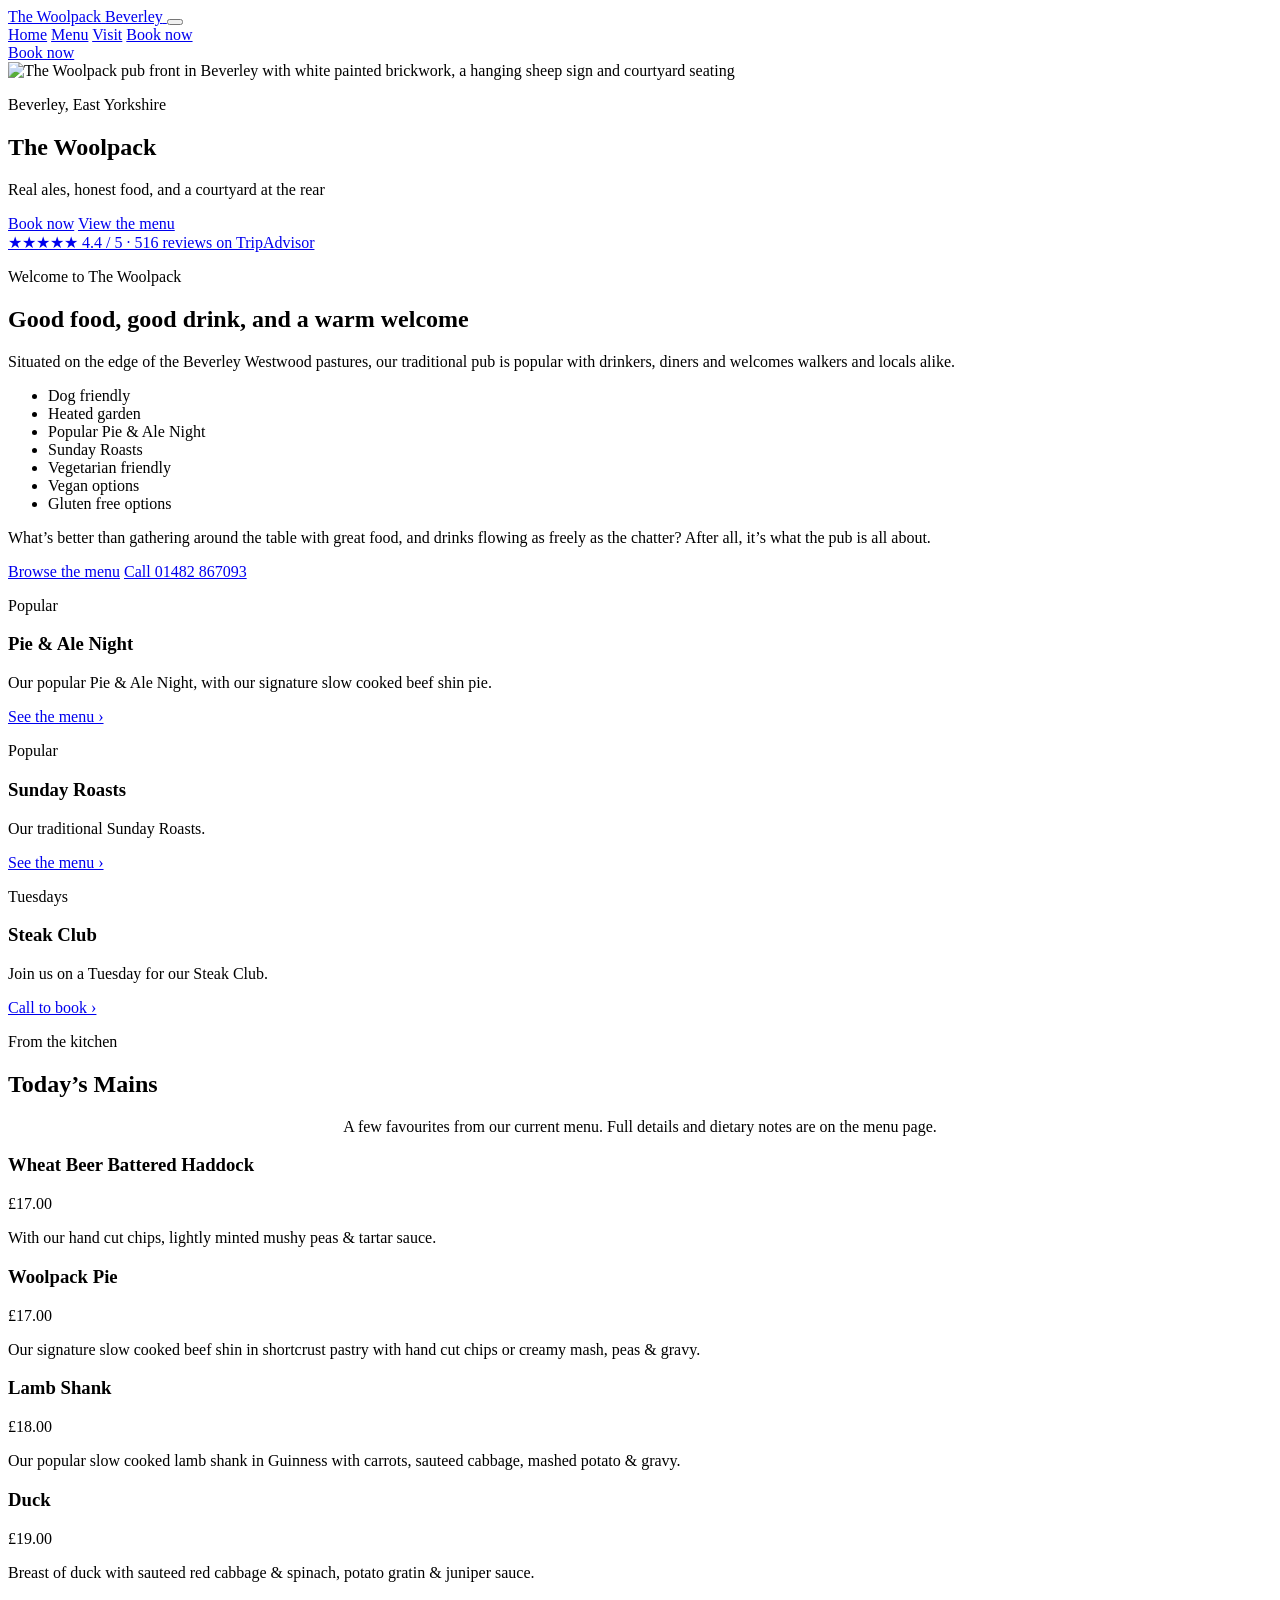
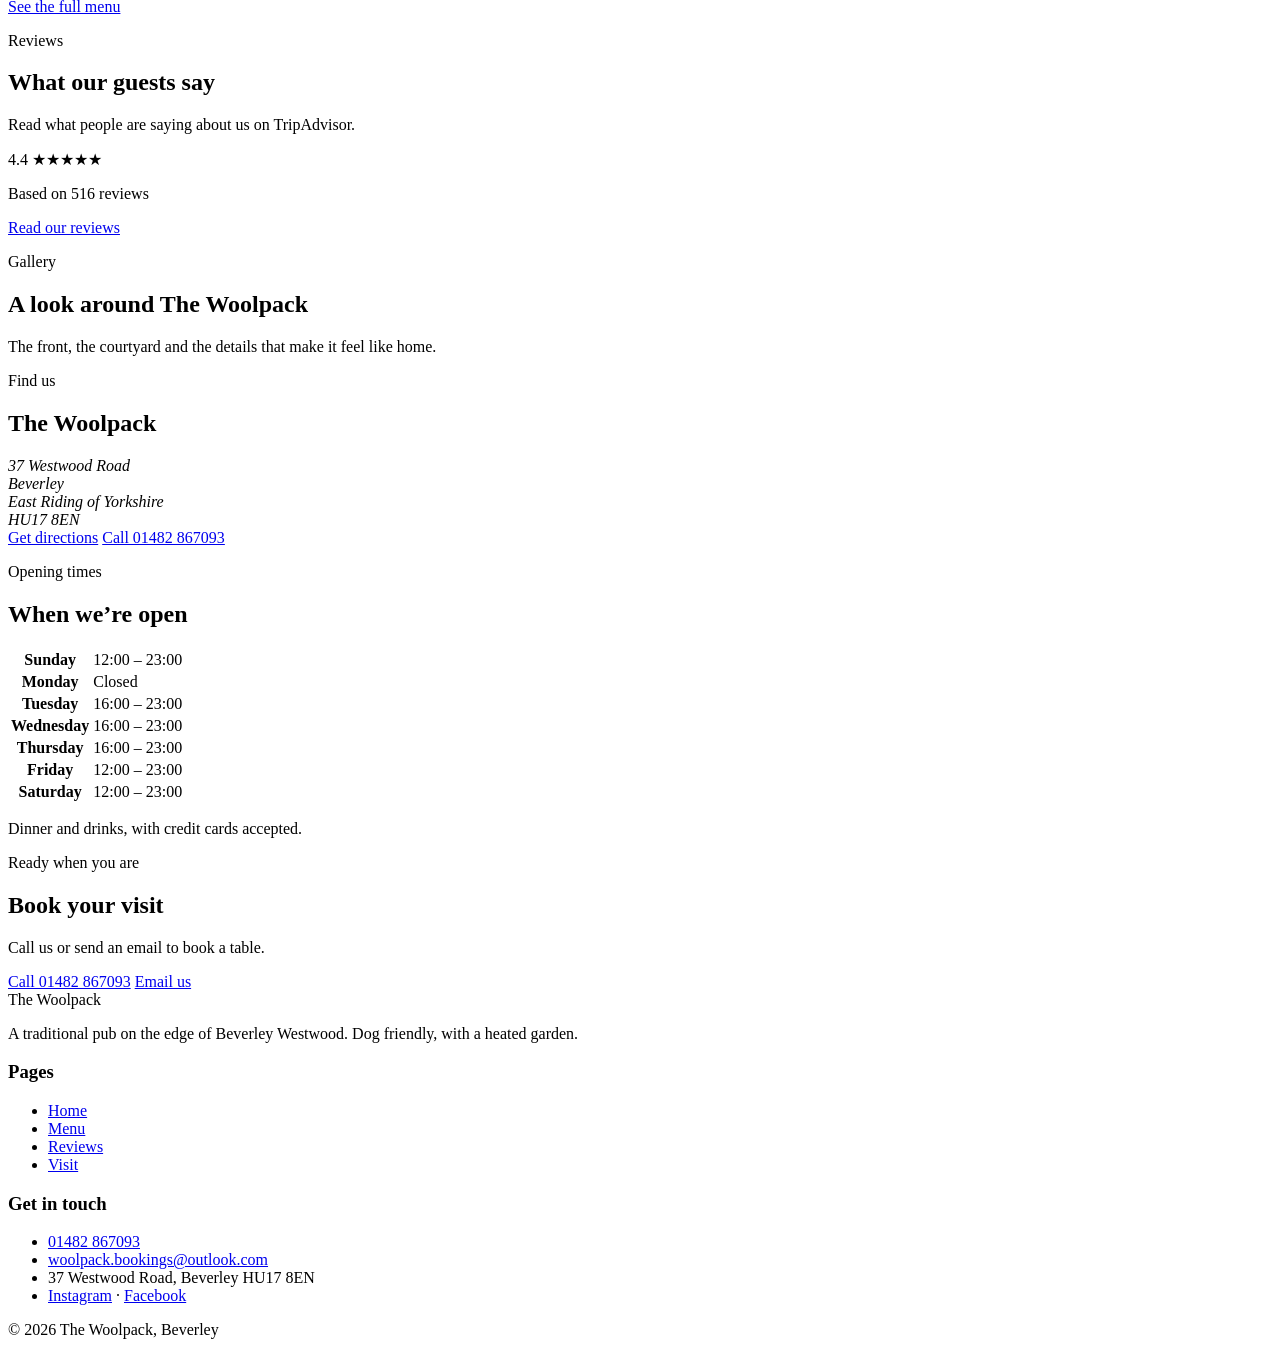
==== index.html @ 01a701cb "Add files via upload" ====
<!doctype html>
<html lang="en-GB">
<head>
  <meta charset="utf-8">
  <meta name="viewport" content="width=device-width, initial-scale=1">
  <title>The Woolpack, Beverley</title>
  <meta name="description" content="The Woolpack, a traditional pub on the edge of Beverley Westwood. Real ales, craft beers, cocktails, fine wines, Sunday Roasts and a heated garden.">
  <link rel="preconnect" href="https://fonts.googleapis.com">
  <link rel="preconnect" href="https://fonts.gstatic.com" crossorigin>
  <link href="https://fonts.googleapis.com/css2?family=Cormorant+Garamond:wght@500;600;700&family=Inter:wght@400;500;600&display=swap" rel="stylesheet">
  <link rel="stylesheet" href="css/style.css">
</head>
<body>

  <header class="site-header">
    <div class="container nav-wrap">
      <a class="brand" href="index.html" aria-label="The Woolpack home">
        <span class="brand-name">The Woolpack</span>
        <span class="brand-sub">Beverley</span>
      </a>

      <button class="nav-toggle" aria-label="Toggle navigation" aria-expanded="false" aria-controls="site-nav">
        <span></span><span></span><span></span>
      </button>

      <nav id="site-nav" class="site-nav">
        <a href="index.html" aria-current="page">Home</a>
        <a href="menu.html">Menu</a>
        <a href="#visit">Visit</a>
        <a class="btn btn-solid nav-book" href="tel:01482867093">Book now</a>
      </nav>

      <a class="btn btn-solid nav-cta" href="tel:01482867093">Book now</a>
    </div>
  </header>

  <main>

    <section class="hero">
      <div class="hero-media">
        <img src="assets/hero.webp" alt="The Woolpack pub front in Beverley with white painted brickwork, a hanging sheep sign and courtyard seating">
      </div>

      <div class="hero-panel">
        <div class="container hero-inner">
          <div class="hero-text">
            <p class="eyebrow">Beverley, East Yorkshire</p>
            <h1>The Woolpack</h1>
            <p class="hero-sub">Real ales, honest food, and a courtyard at the rear</p>
          </div>

          <div class="hero-actions">
            <div class="cta-row">
              <a class="btn btn-solid" href="tel:01482867093">Book now</a>
              <a class="btn" href="menu.html">View the menu</a>
            </div>
            <a class="rating" href="https://www.tripadvisor.co.uk/Restaurant_Review-g190813-d2447103-Reviews-Woolpack-Beverley_East_Riding_of_Yorkshire_England.html" target="_blank" rel="noopener">
              <span class="stars" aria-hidden="true">&#9733;&#9733;&#9733;&#9733;&#9733;</span>
              <span>4.4 / 5 &middot; 516 reviews on TripAdvisor</span>
            </a>
          </div>
        </div>
      </div>
    </section>

    <section class="welcome">
      <div class="container welcome-grid">
        <div class="welcome-text">
          <p class="eyebrow">Welcome to The Woolpack</p>
          <h2>Good food, good drink, and a warm welcome</h2>
          <p class="lead">Situated on the edge of the Beverley Westwood pastures, our traditional pub is popular with drinkers, diners and welcomes walkers and locals alike.</p>

          <ul class="highlights">
            <li>Dog friendly</li>
            <li>Heated garden</li>
            <li>Popular Pie &amp; Ale Night</li>
            <li>Sunday Roasts</li>
            <li>Vegetarian friendly</li>
            <li>Vegan options</li>
            <li>Gluten free options</li>
          </ul>

          <p class="about">What&rsquo;s better than gathering around the table with great food, and drinks flowing as freely as the chatter? After all, it&rsquo;s what the pub is all about.</p>

          <div class="welcome-actions">
            <a class="btn btn-solid" href="menu.html">Browse the menu</a>
            <a class="btn" href="tel:01482867093">Call 01482 867093</a>
          </div>
        </div>

        <div class="promo-stack">
          <article class="promo">
            <p class="promo-label">Popular</p>
            <h3>Pie &amp; Ale Night</h3>
            <p>Our popular Pie &amp; Ale Night, with our signature slow cooked beef shin pie.</p>
            <a class="promo-link" href="menu.html">See the menu &rsaquo;</a>
          </article>
          <article class="promo">
            <p class="promo-label">Popular</p>
            <h3>Sunday Roasts</h3>
            <p>Our traditional Sunday Roasts.</p>
            <a class="promo-link" href="menu.html">See the menu &rsaquo;</a>
          </article>
          <article class="promo">
            <p class="promo-label">Tuesdays</p>
            <h3>Steak Club</h3>
            <p>Join us on a Tuesday for our Steak Club.</p>
            <a class="promo-link" href="tel:01482867093">Call to book &rsaquo;</a>
          </article>
        </div>
      </div>
    </section>

    <section class="menu-bg">
      <div class="container">
        <p class="eyebrow">From the kitchen</p>
        <h2>Today&rsquo;s Mains</h2>
        <p class="lead" style="margin: 0 auto; text-align: center;">A few favourites from our current menu. Full details and dietary notes are on the menu page.</p>

        <div class="dish-grid">
          <article class="dish">
            <div class="dish-head">
              <h3>Wheat Beer Battered Haddock</h3>
              <span class="price">&pound;17.00</span>
            </div>
            <p>With our hand cut chips, lightly minted mushy peas &amp; tartar sauce.</p>
          </article>
          <article class="dish">
            <div class="dish-head">
              <h3>Woolpack Pie</h3>
              <span class="price">&pound;17.00</span>
            </div>
            <p>Our signature slow cooked beef shin in shortcrust pastry with hand cut chips or creamy mash, peas &amp; gravy.</p>
          </article>
          <article class="dish">
            <div class="dish-head">
              <h3>Lamb Shank</h3>
              <span class="price">&pound;18.00</span>
            </div>
            <p>Our popular slow cooked lamb shank in Guinness with carrots, sauteed cabbage, mashed potato &amp; gravy.</p>
          </article>
          <article class="dish">
            <div class="dish-head">
              <h3>Duck</h3>
              <span class="price">&pound;19.00</span>
            </div>
            <p>Breast of duck with sauteed red cabbage &amp; spinach, potato gratin &amp; juniper sauce.</p>
          </article>
        </div>

        <div class="menu-teaser-cta">
          <a class="btn btn-solid" href="menu.html">See the full menu</a>
        </div>
      </div>
    </section>

    <section class="reviews" id="reviews">
      <div class="container">
        <p class="eyebrow">Reviews</p>
        <h2>What our guests say</h2>
        <p class="lead">Read what people are saying about us on TripAdvisor.</p>

        <div class="rating-card">
          <span class="score">4.4</span>
          <span class="stars" aria-hidden="true">&#9733;&#9733;&#9733;&#9733;&#9733;</span>
          <p>Based on 516 reviews</p>
          <a class="btn btn-solid" href="https://www.tripadvisor.co.uk/Restaurant_Review-g190813-d2447103-Reviews-Woolpack-Beverley_East_Riding_of_Yorkshire_England.html" target="_blank" rel="noopener">Read our reviews</a>
        </div>
      </div>
    </section>

    <section class="gallery" id="gallery">
      <div class="container">
        <p class="eyebrow">Gallery</p>
        <h2>A look around The Woolpack</h2>
        <p class="lead">The front, the courtyard and the details that make it feel like home.</p>

        <div class="gallery-grid">
          <figure class="tile" role="img" aria-label="Pub sign hanging on the front of The Woolpack" style="background-position: 6% 40%; background-size: 320%;"></figure>
          <figure class="tile" role="img" aria-label="The front door of The Woolpack" style="background-position: 52% 70%; background-size: 300%;"></figure>
          <figure class="tile" role="img" aria-label="Window and planters at The Woolpack" style="background-position: 85% 40%; background-size: 300%;"></figure>
          <figure class="tile" role="img" aria-label="Courtyard chairs and planters" style="background-position: 25% 90%; background-size: 300%;"></figure>
          <figure class="tile" role="img" aria-label="Front window of The Woolpack" style="background-position: 20% 55%; background-size: 300%;"></figure>
          <figure class="tile" role="img" aria-label="Roofline and chimneys of The Woolpack" style="background-position: 50% 5%; background-size: 220%;"></figure>
        </div>
      </div>
    </section>

    <section id="visit">
      <div class="container find-grid">
        <div class="info-card">
          <p class="eyebrow">Find us</p>
          <h2>The Woolpack</h2>
          <address>
            37 Westwood Road<br>
            Beverley<br>
            East Riding of Yorkshire<br>
            HU17 8EN
          </address>
          <div class="cta-row">
            <a class="btn btn-solid" href="https://www.google.com/maps/search/?api=1&amp;query=37+Westwood+Road+Beverley+HU17+8EN" target="_blank" rel="noopener">Get directions</a>
            <a class="btn" href="tel:01482867093">Call 01482 867093</a>
          </div>
        </div>

        <div class="info-card">
          <p class="eyebrow">Opening times</p>
          <h2>When we&rsquo;re open</h2>
          <table class="hours">
            <tbody>
              <tr><th scope="row">Sunday</th><td>12:00 &ndash; 23:00</td></tr>
              <tr><th scope="row">Monday</th><td>Closed</td></tr>
              <tr><th scope="row">Tuesday</th><td>16:00 &ndash; 23:00</td></tr>
              <tr><th scope="row">Wednesday</th><td>16:00 &ndash; 23:00</td></tr>
              <tr><th scope="row">Thursday</th><td>16:00 &ndash; 23:00</td></tr>
              <tr><th scope="row">Friday</th><td>12:00 &ndash; 23:00</td></tr>
              <tr><th scope="row">Saturday</th><td>12:00 &ndash; 23:00</td></tr>
            </tbody>
          </table>
          <p class="hours-note">Dinner and drinks, with credit cards accepted.</p>
        </div>
      </div>
    </section>

    <section class="cta-band">
      <div class="container">
        <p class="eyebrow">Ready when you are</p>
        <h2>Book your visit</h2>
        <p>Call us or send an email to book a table.</p>
        <div class="cta-row">
          <a class="btn btn-solid" href="tel:01482867093">Call 01482 867093</a>
          <a class="btn" href="mailto:woolpack.bookings@outlook.com">Email us</a>
        </div>
      </div>
    </section>

  </main>

  <footer class="site-footer">
    <div class="container">
      <div class="footer-grid">
        <div>
          <span class="footer-brand">The Woolpack</span>
          <p>A traditional pub on the edge of Beverley Westwood. Dog friendly, with a heated garden.</p>
        </div>
        <div>
          <h3>Pages</h3>
          <ul>
            <li><a href="index.html">Home</a></li>
            <li><a href="menu.html">Menu</a></li>
            <li><a href="#reviews">Reviews</a></li>
            <li><a href="#visit">Visit</a></li>
          </ul>
        </div>
        <div>
          <h3>Get in touch</h3>
          <ul>
            <li><a href="tel:01482867093">01482 867093</a></li>
            <li><a href="mailto:woolpack.bookings@outlook.com">woolpack.bookings@outlook.com</a></li>
            <li>37 Westwood Road, Beverley HU17 8EN</li>
            <li><a href="https://www.instagram.com/woolpackbeverley" target="_blank" rel="noopener">Instagram</a> &middot; <a href="https://www.facebook.com/thewoolpackbeverley" target="_blank" rel="noopener">Facebook</a></li>
          </ul>
        </div>
      </div>
      <p class="footer-base">&copy; 2026 The Woolpack, Beverley</p>
    </div>
  </footer>

  <script src="js/main.js"></script>
</body>
</html>
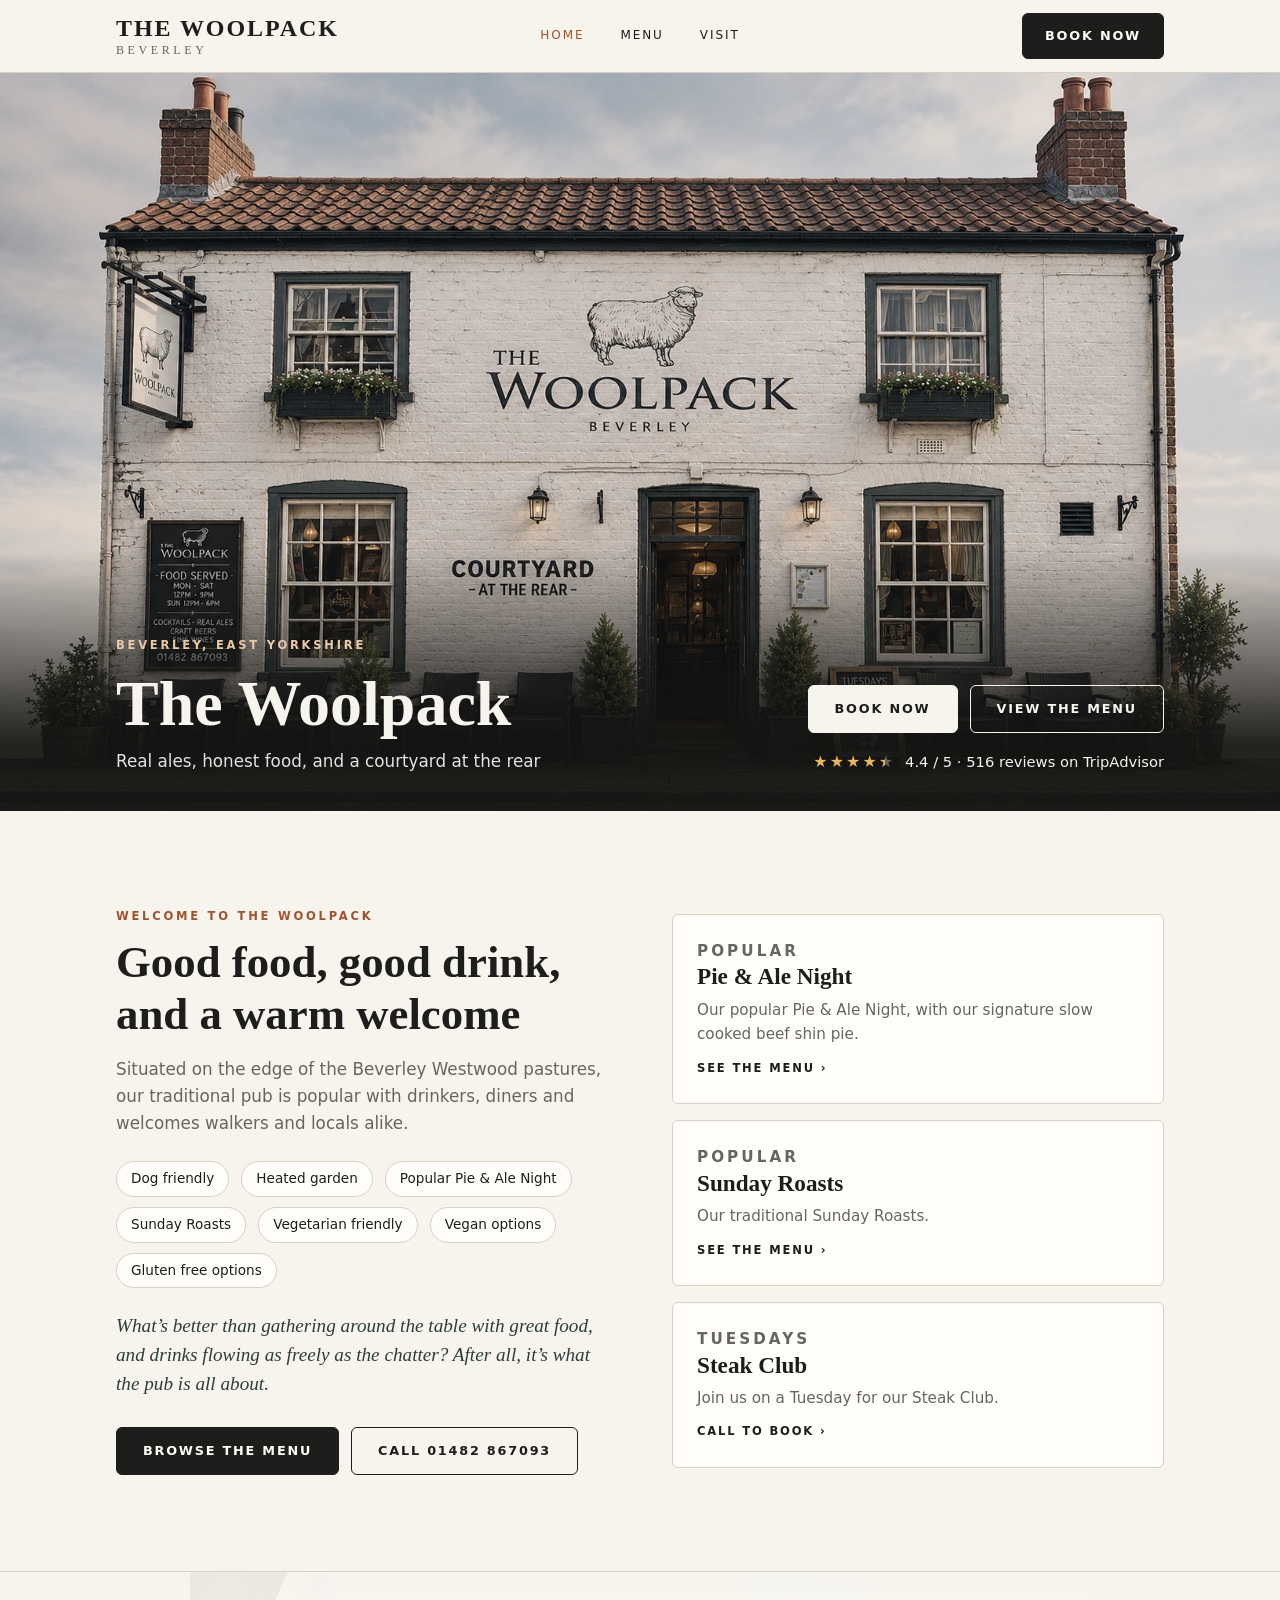
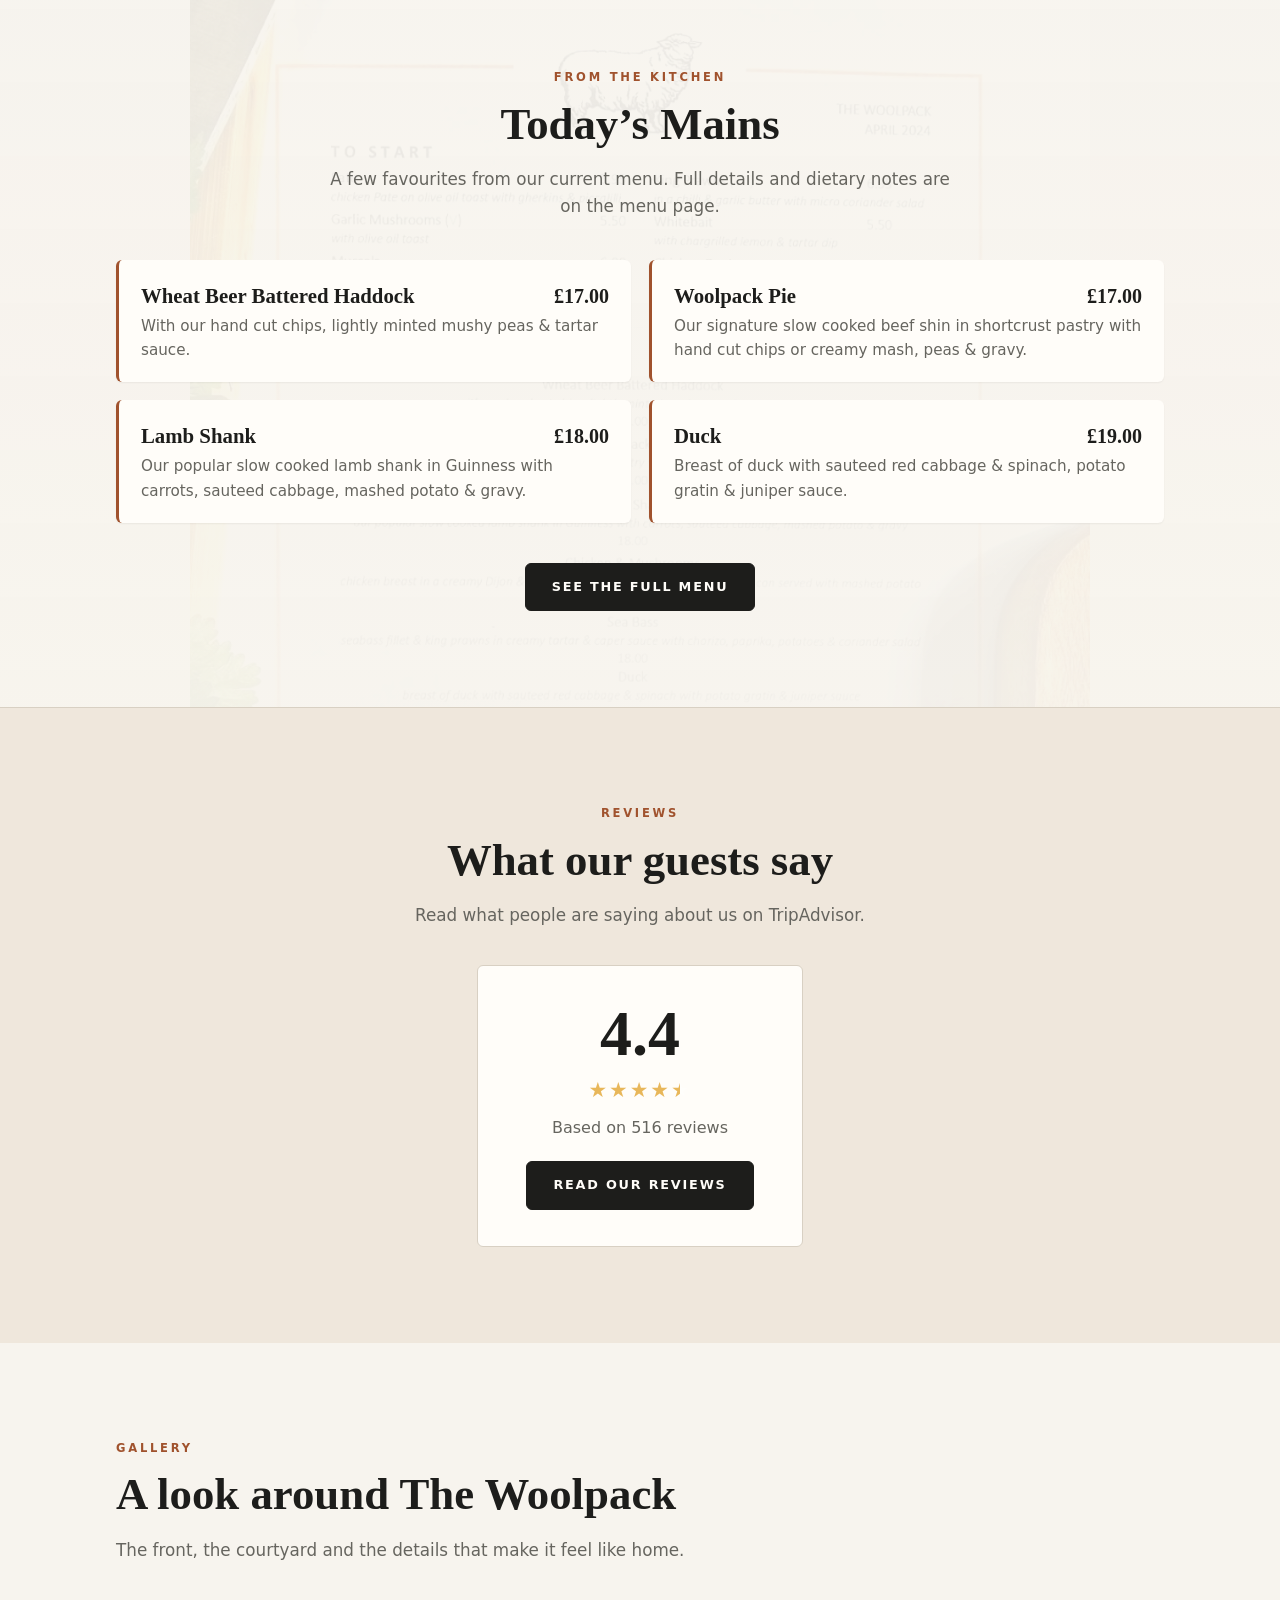
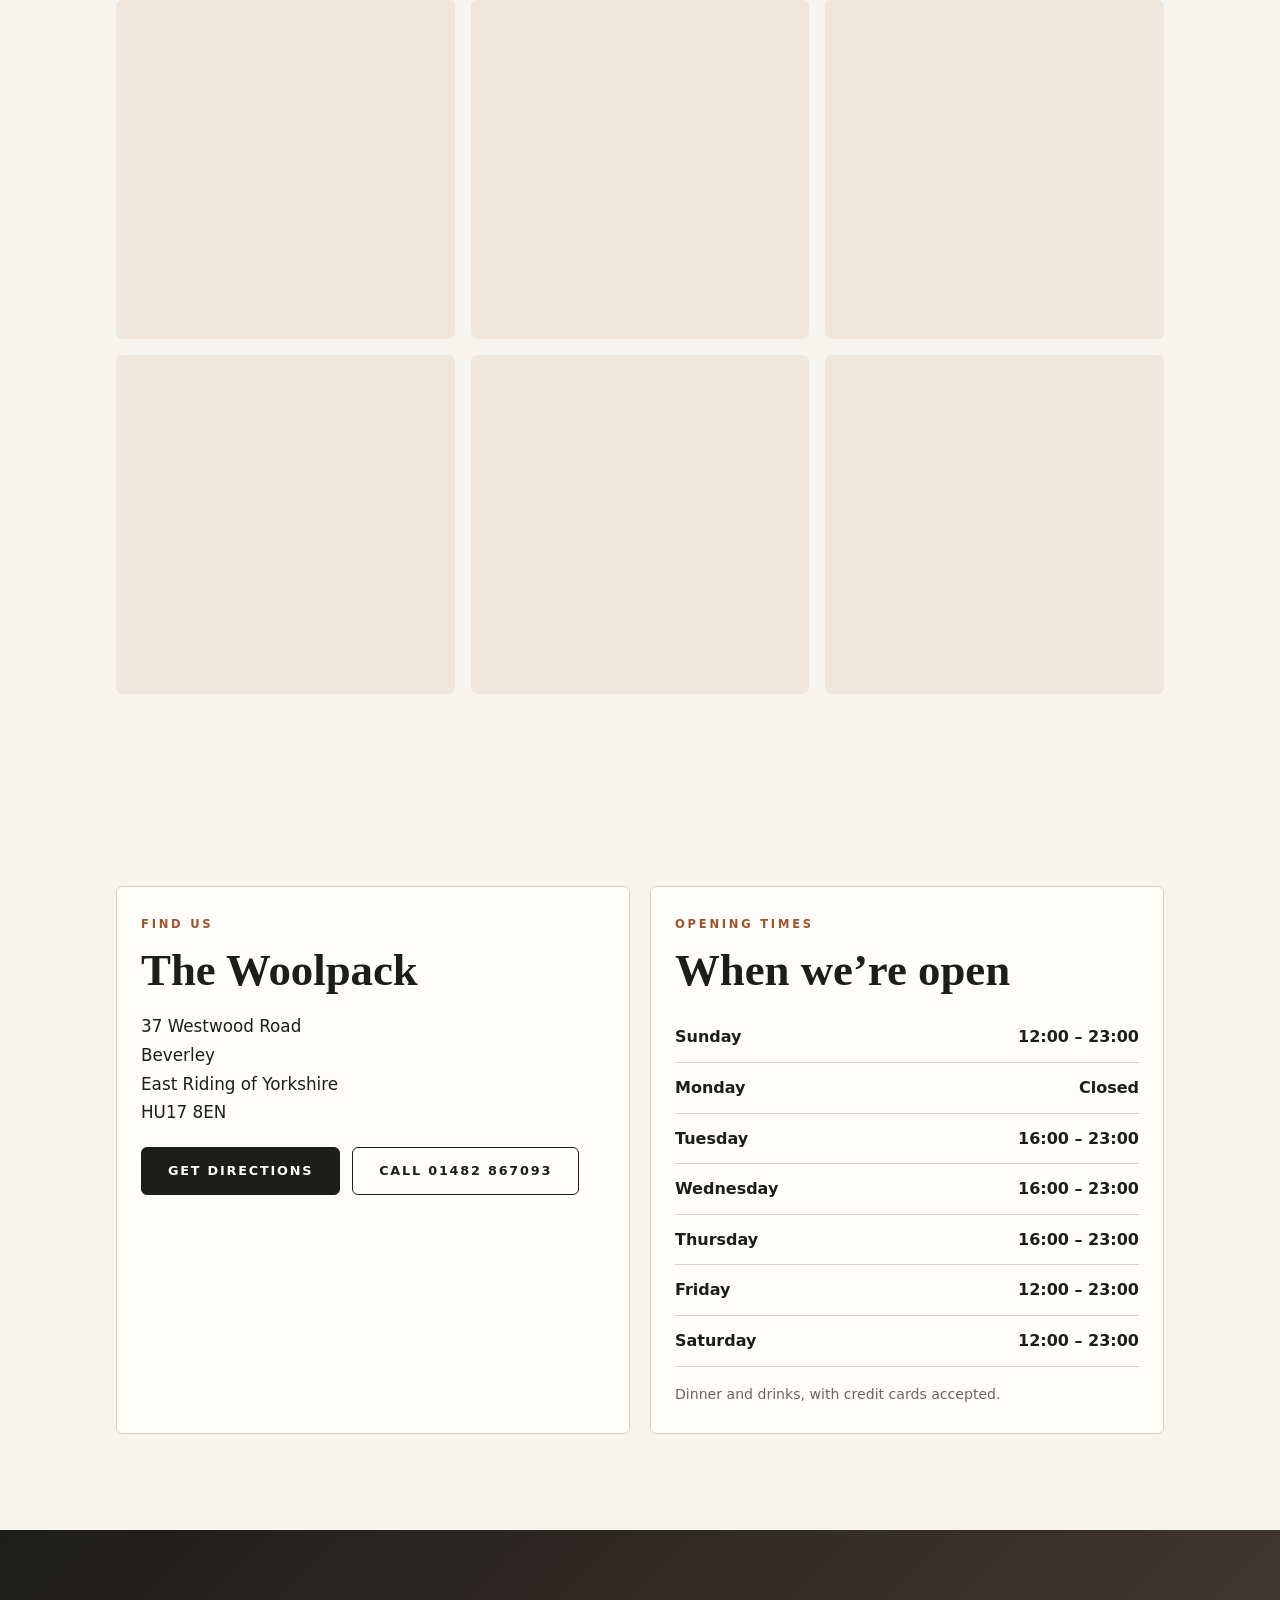
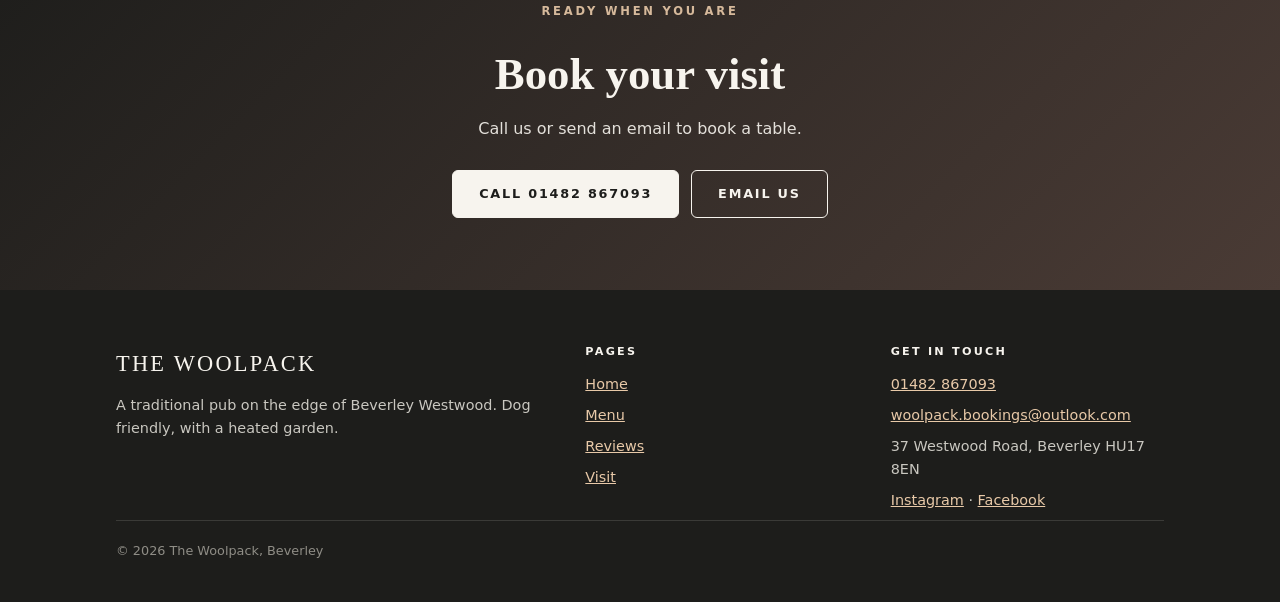
==== commit 36a9e12d: "Update index.html" ====
--- a/index.html
+++ b/index.html
@@ -8,7 +8,743 @@
   <link rel="preconnect" href="https://fonts.googleapis.com">
   <link rel="preconnect" href="https://fonts.gstatic.com" crossorigin>
   <link href="https://fonts.googleapis.com/css2?family=Cormorant+Garamond:wght@500;600;700&family=Inter:wght@400;500;600&display=swap" rel="stylesheet">
-  <link rel="stylesheet" href="css/style.css">
+  <style>
+:root {
+  --ink: #1d1d1b;
+  --slate: #2e3d3c;
+  --cream: #f7f4ee;
+  --sand: #efe7dc;
+  --paper: #fffdf9;
+  --terracotta: #a0522d;
+  --gold: #c8922e;
+  --muted: #66655f;
+  --line: #d8d0c3;
+
+  --serif: "Cormorant Garamond", Georgia, serif;
+  --sans: "Inter", system-ui, -apple-system, "Segoe UI", sans-serif;
+
+  --radius: 6px;
+  --max: 1080px;
+}
+
+* { box-sizing: border-box; }
+
+html { scroll-behavior: smooth; }
+
+body {
+  margin: 0;
+  background: var(--cream);
+  color: var(--ink);
+  font-family: var(--sans);
+  font-size: 16px;
+  line-height: 1.6;
+  -webkit-font-smoothing: antialiased;
+}
+
+img { display: block; max-width: 100%; height: auto; }
+a { color: var(--terracotta); }
+
+.container {
+  width: 100%;
+  max-width: var(--max);
+  margin: 0 auto;
+  padding: 0 16px;
+}
+
+/* ---------- Header ---------- */
+
+.site-header {
+  position: sticky;
+  top: 0;
+  z-index: 10;
+  background: var(--cream);
+  border-bottom: 1px solid var(--line);
+}
+
+.nav-wrap {
+  display: flex;
+  align-items: center;
+  justify-content: space-between;
+  min-height: 72px;
+}
+
+.brand {
+  display: flex;
+  flex-direction: column;
+  line-height: 1;
+  color: var(--ink);
+  text-decoration: none;
+}
+
+.brand-name {
+  font-family: var(--serif);
+  font-size: 1.5rem;
+  font-weight: 700;
+  letter-spacing: 0.08em;
+  text-transform: uppercase;
+}
+
+.brand-sub {
+  font-family: var(--serif);
+  font-size: 0.75rem;
+  letter-spacing: 0.3em;
+  text-transform: uppercase;
+  color: var(--muted);
+  margin-top: 4px;
+}
+
+.nav-toggle {
+  display: flex;
+  flex-direction: column;
+  gap: 5px;
+  padding: 10px;
+  background: none;
+  border: 0;
+  cursor: pointer;
+}
+
+.nav-toggle span {
+  display: block;
+  width: 24px;
+  height: 2px;
+  background: var(--ink);
+}
+
+.site-nav {
+  display: none;
+  position: absolute;
+  top: 100%;
+  left: 0;
+  right: 0;
+  background: var(--cream);
+  border-top: 1px solid var(--line);
+  flex-direction: column;
+}
+
+.site-nav.open { display: flex; }
+
+.site-nav a {
+  color: var(--ink);
+  text-decoration: none;
+  padding: 14px 16px;
+  font-size: 0.85rem;
+  font-weight: 500;
+  letter-spacing: 0.14em;
+  text-transform: uppercase;
+  border-top: 1px solid var(--line);
+}
+
+.site-nav a[aria-current="page"] { color: var(--terracotta); }
+
+.site-nav .nav-book {
+  margin: 16px;
+  border: 1px solid var(--ink);
+  text-align: center;
+}
+
+/* Desktop-only Book now button, sits outside the nav */
+.site-header .nav-cta { display: none; }
+
+/* ---------- Buttons ---------- */
+
+.btn {
+  display: inline-block;
+  padding: 13px 26px;
+  border: 1px solid var(--ink);
+  border-radius: var(--radius);
+  font-family: var(--sans);
+  font-size: 0.8rem;
+  font-weight: 600;
+  letter-spacing: 0.14em;
+  text-transform: uppercase;
+  text-decoration: none;
+  color: var(--ink);
+  background: transparent;
+  transition: background 0.2s, color 0.2s;
+}
+
+.btn:hover { background: var(--ink); color: var(--paper); }
+
+.btn-solid {
+  background: var(--ink);
+  color: var(--paper);
+}
+
+.btn-solid:hover { background: #3a3a37; border-color: #3a3a37; }
+
+/* ---------- Hero ---------- */
+
+.hero {
+  position: relative;
+  padding: 0;
+}
+
+.hero-media img {
+  width: 100%;
+  height: auto;
+}
+
+/* Mobile: text sits underneath the picture */
+.hero-panel {
+  background: var(--cream);
+  padding: 28px 0 40px;
+}
+
+.hero-inner {
+  display: flex;
+  flex-direction: column;
+  gap: 24px;
+  text-align: center;
+}
+
+.hero-text h1 {
+  font-size: clamp(2.6rem, 8vw, 3.4rem);
+  margin-bottom: 8px;
+}
+
+.hero-sub {
+  margin: 0;
+  font-size: 1.05rem;
+  color: var(--muted);
+}
+
+.hero-actions {
+  display: flex;
+  flex-direction: column;
+  align-items: center;
+  gap: 16px;
+}
+
+.hero .btn { color: var(--ink); border-color: var(--ink); }
+.hero .btn:hover { background: var(--ink); color: var(--paper); }
+.hero .btn-solid { background: var(--ink); color: var(--paper); }
+.hero .btn-solid:hover { background: #3a3a37; }
+
+.rating {
+  display: inline-flex;
+  align-items: center;
+  gap: 10px;
+  font-size: 0.92rem;
+  color: var(--ink);
+  text-decoration: none;
+}
+
+.rating:hover span:last-child { text-decoration: underline; }
+
+/* 4.4 of 5: fill 88% of the star row */
+.stars {
+  letter-spacing: 2px;
+  font-size: 1rem;
+  background: linear-gradient(90deg, var(--gold) 88%, #cfc7b6 88%);
+  -webkit-background-clip: text;
+  background-clip: text;
+  color: transparent;
+}
+
+/* ---------- Sections ---------- */
+
+section { padding: 72px 0; }
+
+.eyebrow {
+  margin: 0 0 12px;
+  font-size: 0.72rem;
+  font-weight: 600;
+  letter-spacing: 0.24em;
+  text-transform: uppercase;
+  color: var(--terracotta);
+}
+
+h1, h2, h3 {
+  font-family: var(--serif);
+  font-weight: 600;
+  line-height: 1.15;
+  margin: 0 0 16px;
+  color: var(--ink);
+}
+
+h1 { font-size: clamp(2.6rem, 6vw, 4rem); }
+h2 { font-size: clamp(2rem, 4.5vw, 2.8rem); }
+h3 { font-size: 1.4rem; }
+
+.lead {
+  font-size: 1.05rem;
+  color: var(--muted);
+  max-width: 640px;
+}
+
+.cta-row {
+  display: flex;
+  flex-wrap: wrap;
+  gap: 12px;
+  justify-content: center;
+}
+
+/* ---------- Welcome ---------- */
+
+.welcome-grid {
+  display: grid;
+  gap: 40px;
+  grid-template-columns: 1fr;
+  align-items: center;
+}
+
+.welcome-text .lead { margin: 0 0 24px; }
+
+.highlights {
+  display: flex;
+  flex-wrap: wrap;
+  gap: 10px 12px;
+  list-style: none;
+  padding: 0;
+  margin: 24px 0 0;
+}
+
+.highlights li {
+  padding: 6px 14px;
+  border: 1px solid var(--line);
+  border-radius: 999px;
+  background: var(--paper);
+  font-size: 0.85rem;
+  color: var(--ink);
+}
+
+.welcome-actions {
+  display: flex;
+  flex-wrap: wrap;
+  gap: 12px;
+  margin-top: 28px;
+}
+
+.about {
+  font-family: var(--serif);
+  font-size: 1.2rem;
+  font-style: italic;
+  line-height: 1.5;
+  color: var(--slate);
+  margin: 24px 0 0;
+}
+
+.promo-stack {
+  display: grid;
+  gap: 16px;
+}
+
+.promo {
+  background: var(--paper);
+  border: 1px solid var(--line);
+  border-radius: var(--radius);
+  padding: 24px;
+}
+
+.promo-label {
+  margin: 0 0 8px;
+  font-size: 0.7rem;
+  font-weight: 600;
+  letter-spacing: 0.2em;
+  text-transform: uppercase;
+  color: var(--terracotta);
+}
+
+.promo h3 { font-size: 1.45rem; margin-bottom: 8px; }
+.promo p { margin: 0; color: var(--muted); font-size: 0.95rem; }
+
+.promo-link {
+  display: inline-block;
+  margin-top: 12px;
+  font-size: 0.72rem;
+  font-weight: 600;
+  letter-spacing: 0.16em;
+  text-transform: uppercase;
+  color: var(--ink);
+  text-decoration: none;
+}
+
+.promo-link:hover { text-decoration: underline; }
+
+/* ---------- Menu teaser (menu image as background) ---------- */
+
+.menu-bg {
+  background:
+    linear-gradient(rgba(247, 244, 238, 0.93), rgba(247, 244, 238, 0.97)),
+    url("[data-uri]") center top / min(900px, 140%) auto no-repeat;
+  border-top: 1px solid var(--line);
+  border-bottom: 1px solid var(--line);
+}
+
+.menu-bg h2 { text-align: center; }
+.menu-bg .eyebrow { text-align: center; }
+
+.dish-grid {
+  display: grid;
+  gap: 18px;
+  grid-template-columns: 1fr;
+  margin-top: 40px;
+}
+
+.dish {
+  background: var(--paper);
+  border-left: 3px solid var(--terracotta);
+  border-radius: var(--radius);
+  padding: 20px 22px;
+  box-shadow: 0 1px 2px rgba(29, 29, 27, 0.06);
+}
+
+.dish-head {
+  display: flex;
+  justify-content: space-between;
+  align-items: baseline;
+  gap: 16px;
+}
+
+.dish h3 { font-size: 1.3rem; margin-bottom: 6px; }
+.dish p { margin: 0; color: var(--muted); font-size: 0.95rem; }
+
+.price {
+  font-family: var(--serif);
+  font-size: 1.25rem;
+  font-weight: 600;
+  color: var(--ink);
+  white-space: nowrap;
+}
+
+.tag {
+  display: inline-block;
+  margin-left: 6px;
+  padding: 0 6px;
+  border: 1px solid var(--muted);
+  border-radius: 3px;
+  font-family: var(--sans);
+  font-size: 0.66rem;
+  font-weight: 600;
+  letter-spacing: 0.04em;
+  color: var(--muted);
+  vertical-align: middle;
+  text-decoration: none;
+}
+
+.menu-teaser-cta {
+  text-align: center;
+  margin-top: 40px;
+}
+
+/* ---------- Reviews ---------- */
+
+.reviews {
+  background: var(--sand);
+  text-align: center;
+}
+
+.reviews .lead { margin: 0 auto; }
+
+.rating-card {
+  display: inline-flex;
+  flex-direction: column;
+  align-items: center;
+  gap: 8px;
+  margin-top: 36px;
+  padding: 36px 48px;
+  background: var(--paper);
+  border: 1px solid var(--line);
+  border-radius: var(--radius);
+}
+
+.score {
+  font-family: var(--serif);
+  font-size: 4rem;
+  font-weight: 600;
+  line-height: 1;
+  color: var(--ink);
+}
+
+.rating-card .stars { font-size: 1.3rem; }
+
+.rating-card p { margin: 0; color: var(--muted); }
+
+.rating-card .btn { margin-top: 12px; }
+
+/* ---------- Gallery ---------- */
+
+.gallery-grid {
+  display: grid;
+  gap: 12px;
+  grid-template-columns: repeat(2, 1fr);
+  margin-top: 36px;
+}
+
+.tile {
+  margin: 0;
+  aspect-ratio: 1 / 1;
+  border-radius: var(--radius);
+  background-image: url("../assets/hero.webp");
+  background-repeat: no-repeat;
+  background-color: var(--sand);
+  max-width: 100%;
+}
+
+/* ---------- Find us ---------- */
+
+.find-grid {
+  display: grid;
+  gap: 20px;
+  grid-template-columns: 1fr;
+}
+
+.info-card {
+  background: var(--paper);
+  border: 1px solid var(--line);
+  border-radius: var(--radius);
+  padding: 28px 24px;
+}
+
+.info-card address {
+  font-style: normal;
+  font-size: 1.05rem;
+  line-height: 1.7;
+  margin-bottom: 20px;
+}
+
+.info-card .cta-row { justify-content: flex-start; }
+
+.hours {
+  width: 100%;
+  border-collapse: collapse;
+  margin-top: 8px;
+}
+
+.hours th,
+.hours td {
+  text-align: left;
+  padding: 12px 0;
+  border-bottom: 1px solid var(--line);
+}
+
+.hours td:last-child { text-align: right; font-weight: 600; }
+
+.hours-note {
+  margin: 16px 0 0;
+  font-size: 0.88rem;
+  color: var(--muted);
+}
+
+/* ---------- Booking band ---------- */
+
+.cta-band {
+  background: linear-gradient(135deg, #1d1d1b 0%, #4a3b35 100%);
+  color: var(--cream);
+  text-align: center;
+  padding: 72px 0;
+}
+
+.cta-band h2 { color: var(--cream); }
+.cta-band .eyebrow { color: #e8c9a8; }
+.cta-band p { margin: 0 auto 28px; max-width: 540px; opacity: 0.9; }
+
+.cta-band .btn { color: var(--cream); border-color: var(--cream); }
+.cta-band .btn:hover { background: var(--cream); color: var(--ink); }
+.cta-band .btn-solid { background: var(--cream); color: var(--ink); border-color: var(--cream); }
+.cta-band .btn-solid:hover { background: #fff; }
+
+/* ---------- Page hero (menu page) ---------- */
+
+.page-hero {
+  text-align: center;
+  padding: 64px 0 40px;
+  border-bottom: 1px solid var(--line);
+}
+
+.page-hero .lead { margin: 0 auto; }
+
+.legend {
+  display: flex;
+  flex-wrap: wrap;
+  justify-content: center;
+  gap: 18px;
+  margin-top: 24px;
+  font-size: 0.9rem;
+  color: var(--muted);
+}
+
+.legend span { display: inline-flex; align-items: center; gap: 6px; }
+
+/* ---------- Menu page ---------- */
+
+.menu-section { padding: 56px 0 0; }
+
+.menu-section h2 {
+  text-align: center;
+  font-size: clamp(1.8rem, 4vw, 2.4rem);
+  letter-spacing: 0.12em;
+  text-transform: uppercase;
+  font-weight: 600;
+}
+
+.menu-list {
+  display: grid;
+  gap: 18px;
+  grid-template-columns: 1fr;
+  margin: 32px 0 0;
+  padding: 0;
+  list-style: none;
+}
+
+.menu-note {
+  max-width: 640px;
+  margin: 56px auto 0;
+  padding: 0 16px;
+  text-align: center;
+  font-size: 0.88rem;
+  color: var(--muted);
+  font-style: italic;
+}
+
+.back-link { text-align: center; margin-top: 40px; }
+
+/* ---------- Footer ---------- */
+
+.site-footer {
+  background: var(--ink);
+  color: #c9c7c0;
+  padding: 56px 0 40px;
+  font-size: 0.9rem;
+}
+
+.footer-grid {
+  display: grid;
+  gap: 32px;
+  grid-template-columns: 1fr;
+}
+
+.footer-brand {
+  display: block;
+  font-family: var(--serif);
+  font-size: 1.4rem;
+  letter-spacing: 0.1em;
+  text-transform: uppercase;
+  color: var(--cream);
+  margin-bottom: 12px;
+}
+
+.site-footer h3 {
+  font-family: var(--sans);
+  font-size: 0.7rem;
+  font-weight: 600;
+  letter-spacing: 0.2em;
+  text-transform: uppercase;
+  color: var(--cream);
+  margin-bottom: 14px;
+}
+
+.site-footer ul { list-style: none; padding: 0; margin: 0; }
+.site-footer li { margin-bottom: 8px; }
+.site-footer a { color: #e8c9a8; }
+.site-footer p { margin: 0; }
+
+.footer-base {
+  margin-top: 40px;
+  padding-top: 20px;
+  border-top: 1px solid #3a3a37;
+  font-size: 0.8rem;
+  color: #8f8d86;
+}
+
+/* ---------- Larger screens ---------- */
+
+@media (min-width: 760px) {
+  section { padding: 96px 0; }
+  .menu-bg { padding-block: 96px; }
+
+  .nav-wrap {
+    display: grid;
+    grid-template-columns: 1fr auto 1fr;
+  }
+
+  .nav-toggle { display: none; }
+
+  .site-nav {
+    display: flex;
+    position: static;
+    flex-direction: row;
+    align-items: center;
+    gap: 36px;
+    background: none;
+    border: 0;
+    justify-self: center;
+  }
+
+  .site-nav a {
+    border: 0;
+    padding: 0;
+    font-size: 0.75rem;
+    letter-spacing: 0.16em;
+  }
+
+  .site-nav .nav-book { display: none; }
+
+  .site-header .nav-cta {
+    display: inline-block;
+    justify-self: end;
+    width: max-content;
+    white-space: nowrap;
+    padding: 12px 22px;
+  }
+
+  .hero-media img {
+    height: 82vh;
+    min-height: 480px;
+    object-fit: cover;
+    object-position: center 30%;
+  }
+
+  /* Desktop: text and buttons overlay the bottom of the picture */
+  .hero-panel {
+    position: absolute;
+    left: 0;
+    right: 0;
+    bottom: 0;
+    background: linear-gradient(to top, rgba(20, 20, 18, 0.92) 25%, rgba(20, 20, 18, 0));
+    color: var(--cream);
+    padding: 90px 0 36px;
+  }
+
+  .hero-inner {
+    flex-direction: row;
+    justify-content: space-between;
+    align-items: flex-end;
+    text-align: left;
+    gap: 32px;
+  }
+
+  .hero-text h1 { color: var(--cream); font-size: clamp(2.8rem, 5vw, 4rem); }
+  .hero-text .eyebrow { color: #e8c9a8; }
+  .hero-sub { color: #dfe4e1; }
+
+  .hero-actions { align-items: flex-end; }
+
+  .hero .btn { color: var(--cream); border-color: var(--cream); }
+  .hero .btn:hover { background: var(--cream); color: var(--ink); }
+  .hero .btn-solid { background: var(--cream); color: var(--ink); }
+  .hero .btn-solid:hover { background: #fff; }
+
+  .rating { color: var(--cream); }
+  .stars { background-image: linear-gradient(90deg, #e8b75a 88%, rgba(255, 255, 255, 0.35) 88%); }
+
+  .welcome-grid { grid-template-columns: 1fr 1fr; gap: 64px; }
+
+  .dish-grid { grid-template-columns: repeat(2, 1fr); }
+  .gallery-grid { grid-template-columns: repeat(3, 1fr); gap: 16px; }
+  .find-grid { grid-template-columns: 1fr 1fr; }
+  .menu-list { grid-template-columns: 1fr 1fr; column-gap: 28px; }
+  .menu-list.single { grid-template-columns: 1fr; }
+
+  .footer-grid { grid-template-columns: 1.6fr 1fr 1fr; }
+}
+
+@media (prefers-reduced-motion: reduce) {
+  html { scroll-behavior: auto; }
+  * { transition: none !important; }
+}
+
+</style>
 </head>
 <body>
 
@@ -38,7 +774,7 @@
 
     <section class="hero">
       <div class="hero-media">
-        <img src="assets/hero.webp" alt="The Woolpack pub front in Beverley with white painted brickwork, a hanging sheep sign and courtyard seating">
+        <img src="[data-uri]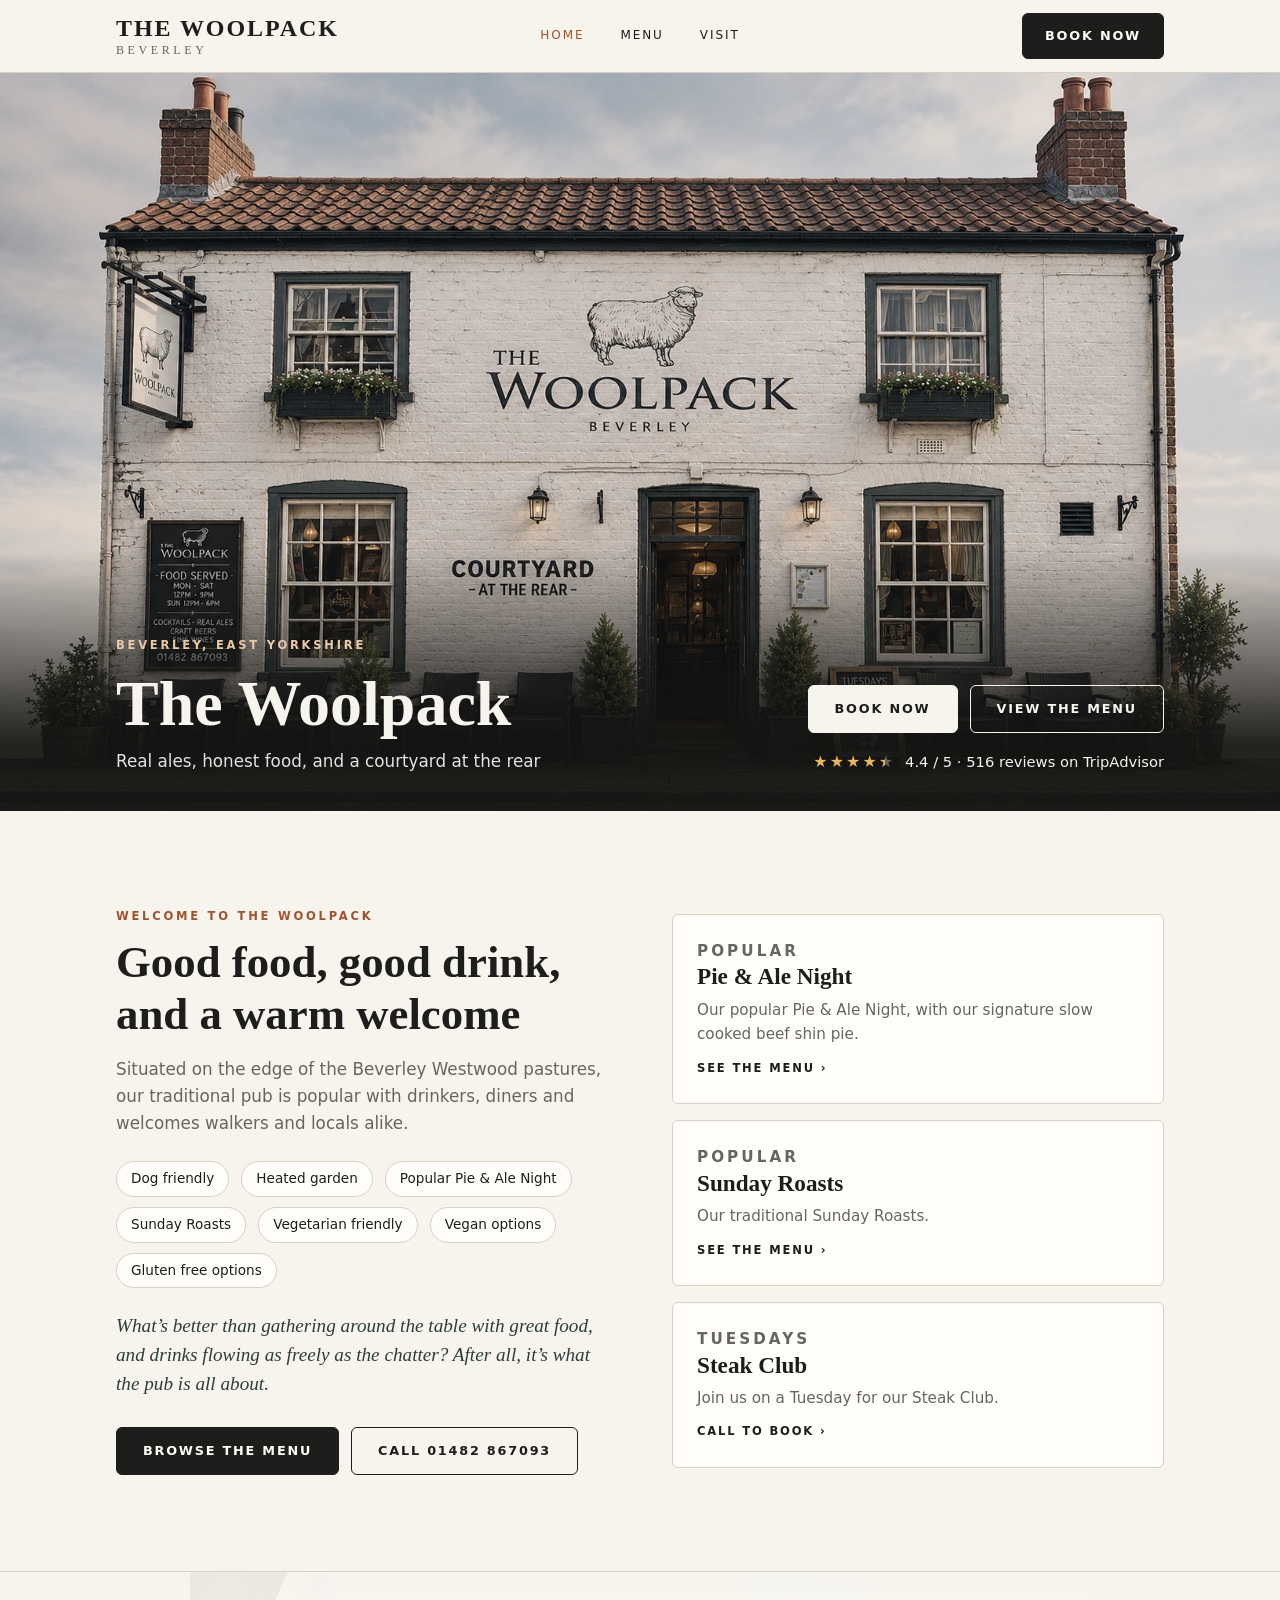
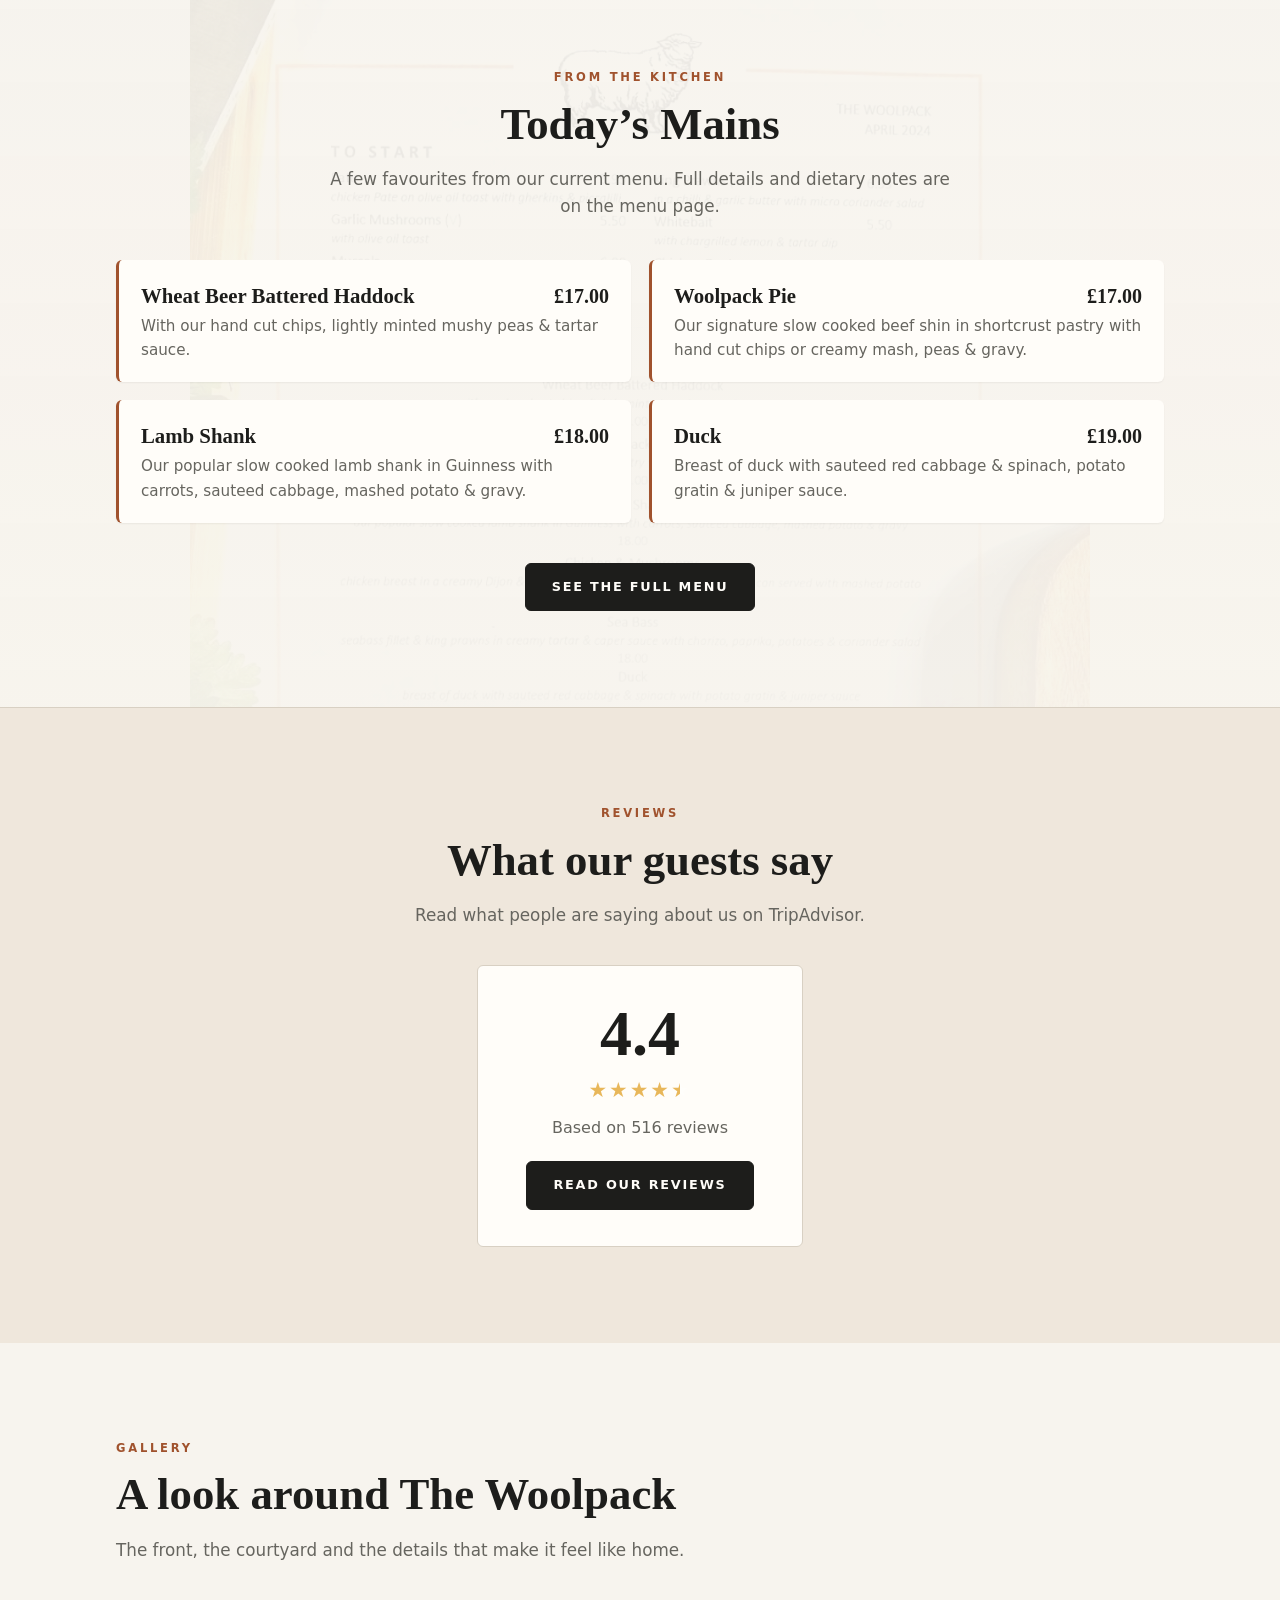
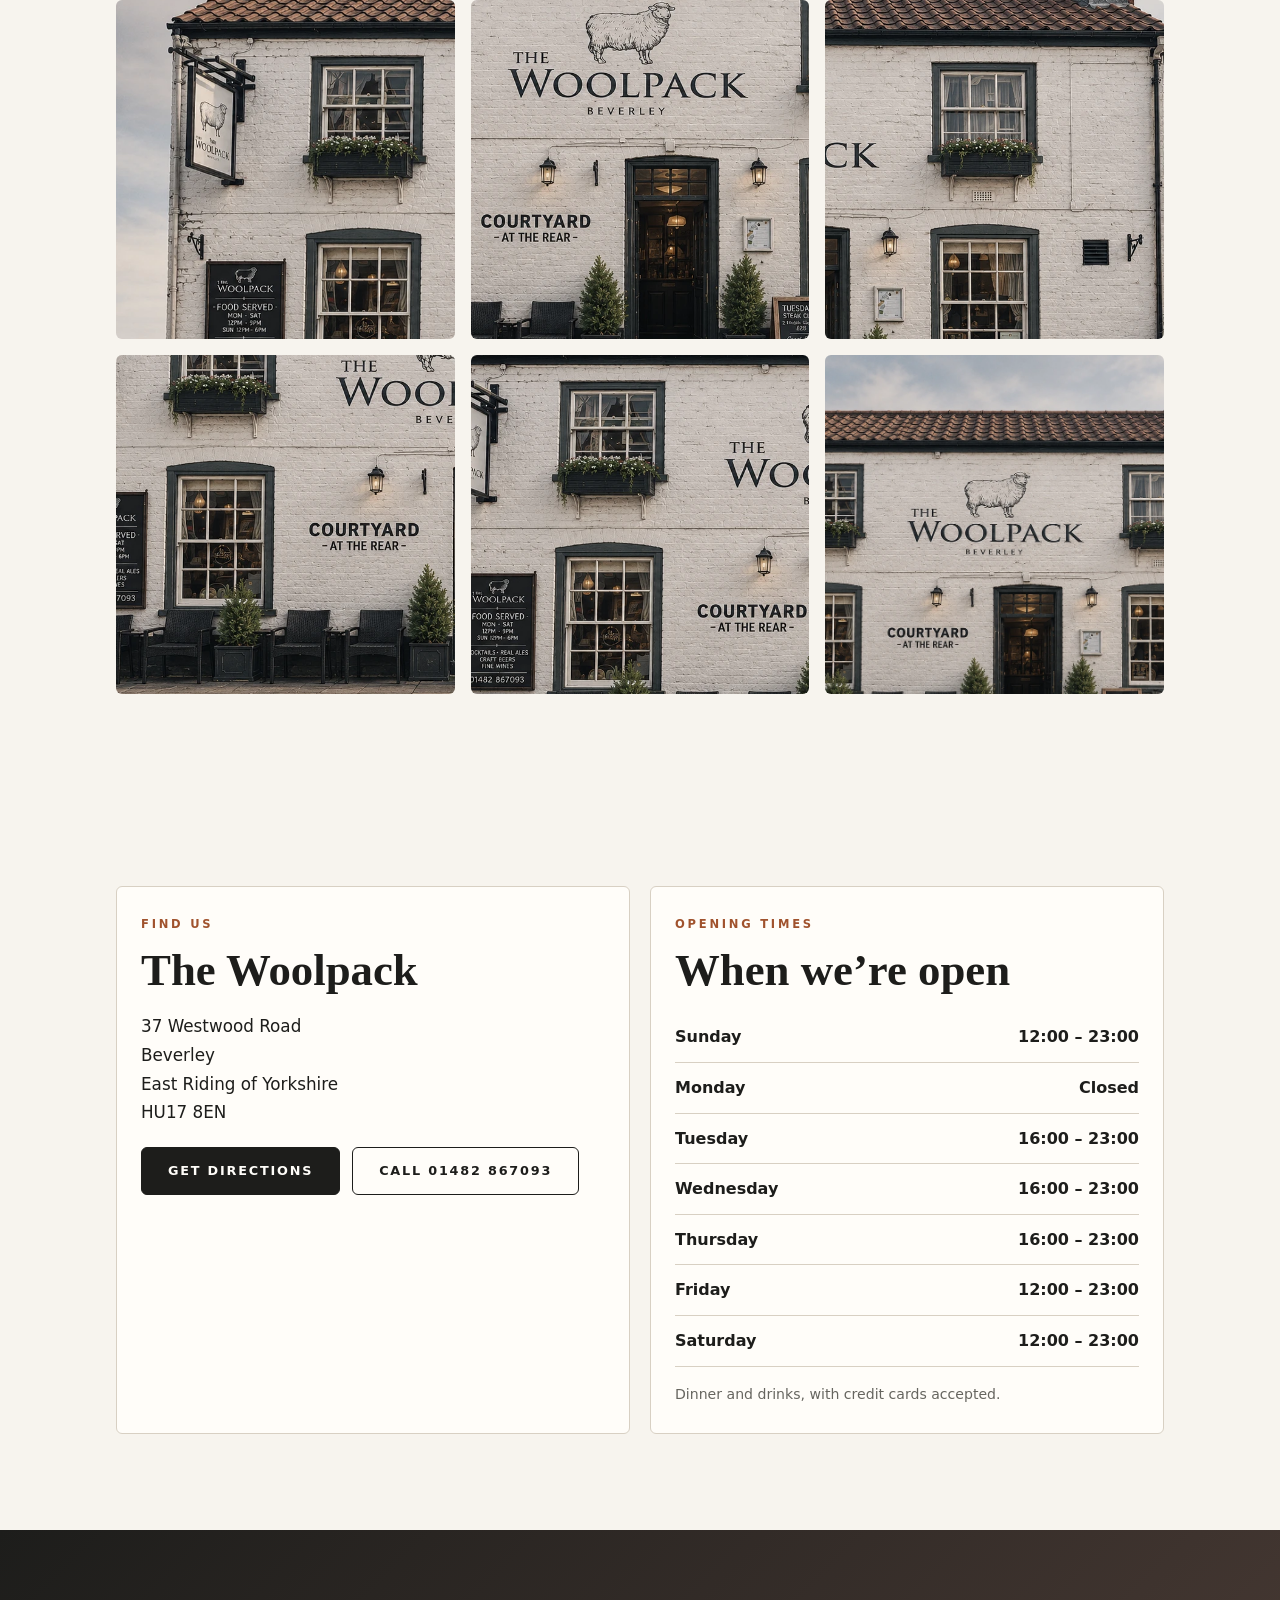
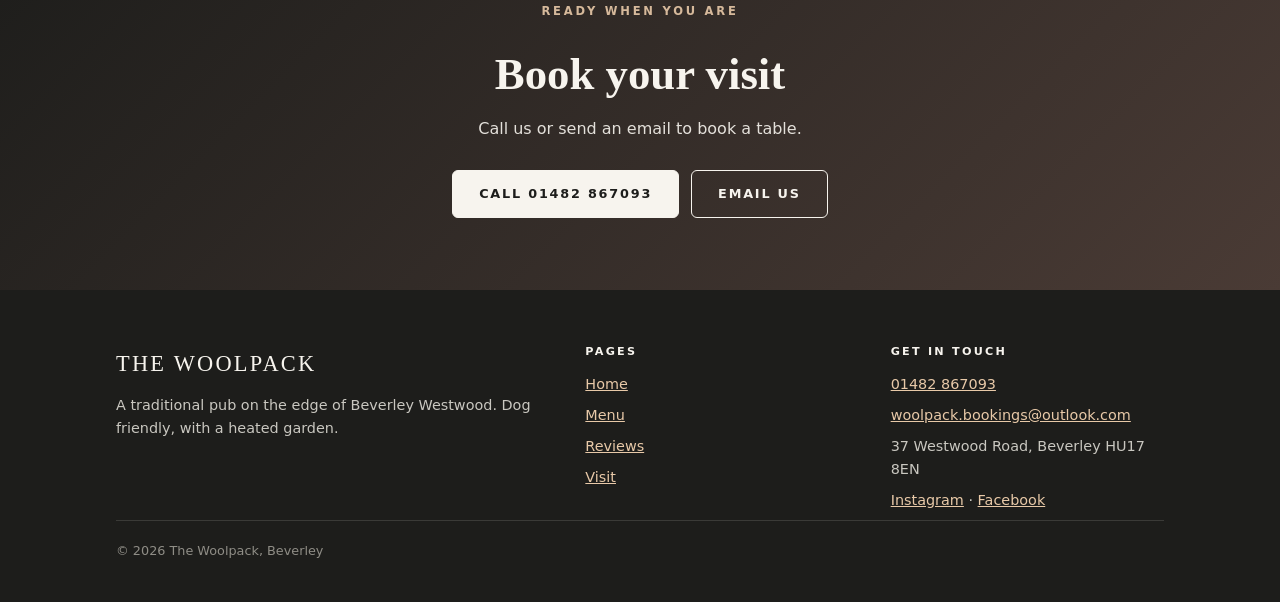
==== commit 3a617cfb: "Fix site file structure and link paths The uploaded repo had every file flattened to the top level, " ====
--- a/index.html
+++ b/index.html
@@ -8,743 +8,7 @@
   <link rel="preconnect" href="https://fonts.googleapis.com">
   <link rel="preconnect" href="https://fonts.gstatic.com" crossorigin>
   <link href="https://fonts.googleapis.com/css2?family=Cormorant+Garamond:wght@500;600;700&family=Inter:wght@400;500;600&display=swap" rel="stylesheet">
-  <style>
-:root {
-  --ink: #1d1d1b;
-  --slate: #2e3d3c;
-  --cream: #f7f4ee;
-  --sand: #efe7dc;
-  --paper: #fffdf9;
-  --terracotta: #a0522d;
-  --gold: #c8922e;
-  --muted: #66655f;
-  --line: #d8d0c3;
-
-  --serif: "Cormorant Garamond", Georgia, serif;
-  --sans: "Inter", system-ui, -apple-system, "Segoe UI", sans-serif;
-
-  --radius: 6px;
-  --max: 1080px;
-}
-
-* { box-sizing: border-box; }
-
-html { scroll-behavior: smooth; }
-
-body {
-  margin: 0;
-  background: var(--cream);
-  color: var(--ink);
-  font-family: var(--sans);
-  font-size: 16px;
-  line-height: 1.6;
-  -webkit-font-smoothing: antialiased;
-}
-
-img { display: block; max-width: 100%; height: auto; }
-a { color: var(--terracotta); }
-
-.container {
-  width: 100%;
-  max-width: var(--max);
-  margin: 0 auto;
-  padding: 0 16px;
-}
-
-/* ---------- Header ---------- */
-
-.site-header {
-  position: sticky;
-  top: 0;
-  z-index: 10;
-  background: var(--cream);
-  border-bottom: 1px solid var(--line);
-}
-
-.nav-wrap {
-  display: flex;
-  align-items: center;
-  justify-content: space-between;
-  min-height: 72px;
-}
-
-.brand {
-  display: flex;
-  flex-direction: column;
-  line-height: 1;
-  color: var(--ink);
-  text-decoration: none;
-}
-
-.brand-name {
-  font-family: var(--serif);
-  font-size: 1.5rem;
-  font-weight: 700;
-  letter-spacing: 0.08em;
-  text-transform: uppercase;
-}
-
-.brand-sub {
-  font-family: var(--serif);
-  font-size: 0.75rem;
-  letter-spacing: 0.3em;
-  text-transform: uppercase;
-  color: var(--muted);
-  margin-top: 4px;
-}
-
-.nav-toggle {
-  display: flex;
-  flex-direction: column;
-  gap: 5px;
-  padding: 10px;
-  background: none;
-  border: 0;
-  cursor: pointer;
-}
-
-.nav-toggle span {
-  display: block;
-  width: 24px;
-  height: 2px;
-  background: var(--ink);
-}
-
-.site-nav {
-  display: none;
-  position: absolute;
-  top: 100%;
-  left: 0;
-  right: 0;
-  background: var(--cream);
-  border-top: 1px solid var(--line);
-  flex-direction: column;
-}
-
-.site-nav.open { display: flex; }
-
-.site-nav a {
-  color: var(--ink);
-  text-decoration: none;
-  padding: 14px 16px;
-  font-size: 0.85rem;
-  font-weight: 500;
-  letter-spacing: 0.14em;
-  text-transform: uppercase;
-  border-top: 1px solid var(--line);
-}
-
-.site-nav a[aria-current="page"] { color: var(--terracotta); }
-
-.site-nav .nav-book {
-  margin: 16px;
-  border: 1px solid var(--ink);
-  text-align: center;
-}
-
-/* Desktop-only Book now button, sits outside the nav */
-.site-header .nav-cta { display: none; }
-
-/* ---------- Buttons ---------- */
-
-.btn {
-  display: inline-block;
-  padding: 13px 26px;
-  border: 1px solid var(--ink);
-  border-radius: var(--radius);
-  font-family: var(--sans);
-  font-size: 0.8rem;
-  font-weight: 600;
-  letter-spacing: 0.14em;
-  text-transform: uppercase;
-  text-decoration: none;
-  color: var(--ink);
-  background: transparent;
-  transition: background 0.2s, color 0.2s;
-}
-
-.btn:hover { background: var(--ink); color: var(--paper); }
-
-.btn-solid {
-  background: var(--ink);
-  color: var(--paper);
-}
-
-.btn-solid:hover { background: #3a3a37; border-color: #3a3a37; }
-
-/* ---------- Hero ---------- */
-
-.hero {
-  position: relative;
-  padding: 0;
-}
-
-.hero-media img {
-  width: 100%;
-  height: auto;
-}
-
-/* Mobile: text sits underneath the picture */
-.hero-panel {
-  background: var(--cream);
-  padding: 28px 0 40px;
-}
-
-.hero-inner {
-  display: flex;
-  flex-direction: column;
-  gap: 24px;
-  text-align: center;
-}
-
-.hero-text h1 {
-  font-size: clamp(2.6rem, 8vw, 3.4rem);
-  margin-bottom: 8px;
-}
-
-.hero-sub {
-  margin: 0;
-  font-size: 1.05rem;
-  color: var(--muted);
-}
-
-.hero-actions {
-  display: flex;
-  flex-direction: column;
-  align-items: center;
-  gap: 16px;
-}
-
-.hero .btn { color: var(--ink); border-color: var(--ink); }
-.hero .btn:hover { background: var(--ink); color: var(--paper); }
-.hero .btn-solid { background: var(--ink); color: var(--paper); }
-.hero .btn-solid:hover { background: #3a3a37; }
-
-.rating {
-  display: inline-flex;
-  align-items: center;
-  gap: 10px;
-  font-size: 0.92rem;
-  color: var(--ink);
-  text-decoration: none;
-}
-
-.rating:hover span:last-child { text-decoration: underline; }
-
-/* 4.4 of 5: fill 88% of the star row */
-.stars {
-  letter-spacing: 2px;
-  font-size: 1rem;
-  background: linear-gradient(90deg, var(--gold) 88%, #cfc7b6 88%);
-  -webkit-background-clip: text;
-  background-clip: text;
-  color: transparent;
-}
-
-/* ---------- Sections ---------- */
-
-section { padding: 72px 0; }
-
-.eyebrow {
-  margin: 0 0 12px;
-  font-size: 0.72rem;
-  font-weight: 600;
-  letter-spacing: 0.24em;
-  text-transform: uppercase;
-  color: var(--terracotta);
-}
-
-h1, h2, h3 {
-  font-family: var(--serif);
-  font-weight: 600;
-  line-height: 1.15;
-  margin: 0 0 16px;
-  color: var(--ink);
-}
-
-h1 { font-size: clamp(2.6rem, 6vw, 4rem); }
-h2 { font-size: clamp(2rem, 4.5vw, 2.8rem); }
-h3 { font-size: 1.4rem; }
-
-.lead {
-  font-size: 1.05rem;
-  color: var(--muted);
-  max-width: 640px;
-}
-
-.cta-row {
-  display: flex;
-  flex-wrap: wrap;
-  gap: 12px;
-  justify-content: center;
-}
-
-/* ---------- Welcome ---------- */
-
-.welcome-grid {
-  display: grid;
-  gap: 40px;
-  grid-template-columns: 1fr;
-  align-items: center;
-}
-
-.welcome-text .lead { margin: 0 0 24px; }
-
-.highlights {
-  display: flex;
-  flex-wrap: wrap;
-  gap: 10px 12px;
-  list-style: none;
-  padding: 0;
-  margin: 24px 0 0;
-}
-
-.highlights li {
-  padding: 6px 14px;
-  border: 1px solid var(--line);
-  border-radius: 999px;
-  background: var(--paper);
-  font-size: 0.85rem;
-  color: var(--ink);
-}
-
-.welcome-actions {
-  display: flex;
-  flex-wrap: wrap;
-  gap: 12px;
-  margin-top: 28px;
-}
-
-.about {
-  font-family: var(--serif);
-  font-size: 1.2rem;
-  font-style: italic;
-  line-height: 1.5;
-  color: var(--slate);
-  margin: 24px 0 0;
-}
-
-.promo-stack {
-  display: grid;
-  gap: 16px;
-}
-
-.promo {
-  background: var(--paper);
-  border: 1px solid var(--line);
-  border-radius: var(--radius);
-  padding: 24px;
-}
-
-.promo-label {
-  margin: 0 0 8px;
-  font-size: 0.7rem;
-  font-weight: 600;
-  letter-spacing: 0.2em;
-  text-transform: uppercase;
-  color: var(--terracotta);
-}
-
-.promo h3 { font-size: 1.45rem; margin-bottom: 8px; }
-.promo p { margin: 0; color: var(--muted); font-size: 0.95rem; }
-
-.promo-link {
-  display: inline-block;
-  margin-top: 12px;
-  font-size: 0.72rem;
-  font-weight: 600;
-  letter-spacing: 0.16em;
-  text-transform: uppercase;
-  color: var(--ink);
-  text-decoration: none;
-}
-
-.promo-link:hover { text-decoration: underline; }
-
-/* ---------- Menu teaser (menu image as background) ---------- */
-
-.menu-bg {
-  background:
-    linear-gradient(rgba(247, 244, 238, 0.93), rgba(247, 244, 238, 0.97)),
-    url("[data-uri]") center top / min(900px, 140%) auto no-repeat;
-  border-top: 1px solid var(--line);
-  border-bottom: 1px solid var(--line);
-}
-
-.menu-bg h2 { text-align: center; }
-.menu-bg .eyebrow { text-align: center; }
-
-.dish-grid {
-  display: grid;
-  gap: 18px;
-  grid-template-columns: 1fr;
-  margin-top: 40px;
-}
-
-.dish {
-  background: var(--paper);
-  border-left: 3px solid var(--terracotta);
-  border-radius: var(--radius);
-  padding: 20px 22px;
-  box-shadow: 0 1px 2px rgba(29, 29, 27, 0.06);
-}
-
-.dish-head {
-  display: flex;
-  justify-content: space-between;
-  align-items: baseline;
-  gap: 16px;
-}
-
-.dish h3 { font-size: 1.3rem; margin-bottom: 6px; }
-.dish p { margin: 0; color: var(--muted); font-size: 0.95rem; }
-
-.price {
-  font-family: var(--serif);
-  font-size: 1.25rem;
-  font-weight: 600;
-  color: var(--ink);
-  white-space: nowrap;
-}
-
-.tag {
-  display: inline-block;
-  margin-left: 6px;
-  padding: 0 6px;
-  border: 1px solid var(--muted);
-  border-radius: 3px;
-  font-family: var(--sans);
-  font-size: 0.66rem;
-  font-weight: 600;
-  letter-spacing: 0.04em;
-  color: var(--muted);
-  vertical-align: middle;
-  text-decoration: none;
-}
-
-.menu-teaser-cta {
-  text-align: center;
-  margin-top: 40px;
-}
-
-/* ---------- Reviews ---------- */
-
-.reviews {
-  background: var(--sand);
-  text-align: center;
-}
-
-.reviews .lead { margin: 0 auto; }
-
-.rating-card {
-  display: inline-flex;
-  flex-direction: column;
-  align-items: center;
-  gap: 8px;
-  margin-top: 36px;
-  padding: 36px 48px;
-  background: var(--paper);
-  border: 1px solid var(--line);
-  border-radius: var(--radius);
-}
-
-.score {
-  font-family: var(--serif);
-  font-size: 4rem;
-  font-weight: 600;
-  line-height: 1;
-  color: var(--ink);
-}
-
-.rating-card .stars { font-size: 1.3rem; }
-
-.rating-card p { margin: 0; color: var(--muted); }
-
-.rating-card .btn { margin-top: 12px; }
-
-/* ---------- Gallery ---------- */
-
-.gallery-grid {
-  display: grid;
-  gap: 12px;
-  grid-template-columns: repeat(2, 1fr);
-  margin-top: 36px;
-}
-
-.tile {
-  margin: 0;
-  aspect-ratio: 1 / 1;
-  border-radius: var(--radius);
-  background-image: url("../assets/hero.webp");
-  background-repeat: no-repeat;
-  background-color: var(--sand);
-  max-width: 100%;
-}
-
-/* ---------- Find us ---------- */
-
-.find-grid {
-  display: grid;
-  gap: 20px;
-  grid-template-columns: 1fr;
-}
-
-.info-card {
-  background: var(--paper);
-  border: 1px solid var(--line);
-  border-radius: var(--radius);
-  padding: 28px 24px;
-}
-
-.info-card address {
-  font-style: normal;
-  font-size: 1.05rem;
-  line-height: 1.7;
-  margin-bottom: 20px;
-}
-
-.info-card .cta-row { justify-content: flex-start; }
-
-.hours {
-  width: 100%;
-  border-collapse: collapse;
-  margin-top: 8px;
-}
-
-.hours th,
-.hours td {
-  text-align: left;
-  padding: 12px 0;
-  border-bottom: 1px solid var(--line);
-}
-
-.hours td:last-child { text-align: right; font-weight: 600; }
-
-.hours-note {
-  margin: 16px 0 0;
-  font-size: 0.88rem;
-  color: var(--muted);
-}
-
-/* ---------- Booking band ---------- */
-
-.cta-band {
-  background: linear-gradient(135deg, #1d1d1b 0%, #4a3b35 100%);
-  color: var(--cream);
-  text-align: center;
-  padding: 72px 0;
-}
-
-.cta-band h2 { color: var(--cream); }
-.cta-band .eyebrow { color: #e8c9a8; }
-.cta-band p { margin: 0 auto 28px; max-width: 540px; opacity: 0.9; }
-
-.cta-band .btn { color: var(--cream); border-color: var(--cream); }
-.cta-band .btn:hover { background: var(--cream); color: var(--ink); }
-.cta-band .btn-solid { background: var(--cream); color: var(--ink); border-color: var(--cream); }
-.cta-band .btn-solid:hover { background: #fff; }
-
-/* ---------- Page hero (menu page) ---------- */
-
-.page-hero {
-  text-align: center;
-  padding: 64px 0 40px;
-  border-bottom: 1px solid var(--line);
-}
-
-.page-hero .lead { margin: 0 auto; }
-
-.legend {
-  display: flex;
-  flex-wrap: wrap;
-  justify-content: center;
-  gap: 18px;
-  margin-top: 24px;
-  font-size: 0.9rem;
-  color: var(--muted);
-}
-
-.legend span { display: inline-flex; align-items: center; gap: 6px; }
-
-/* ---------- Menu page ---------- */
-
-.menu-section { padding: 56px 0 0; }
-
-.menu-section h2 {
-  text-align: center;
-  font-size: clamp(1.8rem, 4vw, 2.4rem);
-  letter-spacing: 0.12em;
-  text-transform: uppercase;
-  font-weight: 600;
-}
-
-.menu-list {
-  display: grid;
-  gap: 18px;
-  grid-template-columns: 1fr;
-  margin: 32px 0 0;
-  padding: 0;
-  list-style: none;
-}
-
-.menu-note {
-  max-width: 640px;
-  margin: 56px auto 0;
-  padding: 0 16px;
-  text-align: center;
-  font-size: 0.88rem;
-  color: var(--muted);
-  font-style: italic;
-}
-
-.back-link { text-align: center; margin-top: 40px; }
-
-/* ---------- Footer ---------- */
-
-.site-footer {
-  background: var(--ink);
-  color: #c9c7c0;
-  padding: 56px 0 40px;
-  font-size: 0.9rem;
-}
-
-.footer-grid {
-  display: grid;
-  gap: 32px;
-  grid-template-columns: 1fr;
-}
-
-.footer-brand {
-  display: block;
-  font-family: var(--serif);
-  font-size: 1.4rem;
-  letter-spacing: 0.1em;
-  text-transform: uppercase;
-  color: var(--cream);
-  margin-bottom: 12px;
-}
-
-.site-footer h3 {
-  font-family: var(--sans);
-  font-size: 0.7rem;
-  font-weight: 600;
-  letter-spacing: 0.2em;
-  text-transform: uppercase;
-  color: var(--cream);
-  margin-bottom: 14px;
-}
-
-.site-footer ul { list-style: none; padding: 0; margin: 0; }
-.site-footer li { margin-bottom: 8px; }
-.site-footer a { color: #e8c9a8; }
-.site-footer p { margin: 0; }
-
-.footer-base {
-  margin-top: 40px;
-  padding-top: 20px;
-  border-top: 1px solid #3a3a37;
-  font-size: 0.8rem;
-  color: #8f8d86;
-}
-
-/* ---------- Larger screens ---------- */
-
-@media (min-width: 760px) {
-  section { padding: 96px 0; }
-  .menu-bg { padding-block: 96px; }
-
-  .nav-wrap {
-    display: grid;
-    grid-template-columns: 1fr auto 1fr;
-  }
-
-  .nav-toggle { display: none; }
-
-  .site-nav {
-    display: flex;
-    position: static;
-    flex-direction: row;
-    align-items: center;
-    gap: 36px;
-    background: none;
-    border: 0;
-    justify-self: center;
-  }
-
-  .site-nav a {
-    border: 0;
-    padding: 0;
-    font-size: 0.75rem;
-    letter-spacing: 0.16em;
-  }
-
-  .site-nav .nav-book { display: none; }
-
-  .site-header .nav-cta {
-    display: inline-block;
-    justify-self: end;
-    width: max-content;
-    white-space: nowrap;
-    padding: 12px 22px;
-  }
-
-  .hero-media img {
-    height: 82vh;
-    min-height: 480px;
-    object-fit: cover;
-    object-position: center 30%;
-  }
-
-  /* Desktop: text and buttons overlay the bottom of the picture */
-  .hero-panel {
-    position: absolute;
-    left: 0;
-    right: 0;
-    bottom: 0;
-    background: linear-gradient(to top, rgba(20, 20, 18, 0.92) 25%, rgba(20, 20, 18, 0));
-    color: var(--cream);
-    padding: 90px 0 36px;
-  }
-
-  .hero-inner {
-    flex-direction: row;
-    justify-content: space-between;
-    align-items: flex-end;
-    text-align: left;
-    gap: 32px;
-  }
-
-  .hero-text h1 { color: var(--cream); font-size: clamp(2.8rem, 5vw, 4rem); }
-  .hero-text .eyebrow { color: #e8c9a8; }
-  .hero-sub { color: #dfe4e1; }
-
-  .hero-actions { align-items: flex-end; }
-
-  .hero .btn { color: var(--cream); border-color: var(--cream); }
-  .hero .btn:hover { background: var(--cream); color: var(--ink); }
-  .hero .btn-solid { background: var(--cream); color: var(--ink); }
-  .hero .btn-solid:hover { background: #fff; }
-
-  .rating { color: var(--cream); }
-  .stars { background-image: linear-gradient(90deg, #e8b75a 88%, rgba(255, 255, 255, 0.35) 88%); }
-
-  .welcome-grid { grid-template-columns: 1fr 1fr; gap: 64px; }
-
-  .dish-grid { grid-template-columns: repeat(2, 1fr); }
-  .gallery-grid { grid-template-columns: repeat(3, 1fr); gap: 16px; }
-  .find-grid { grid-template-columns: 1fr 1fr; }
-  .menu-list { grid-template-columns: 1fr 1fr; column-gap: 28px; }
-  .menu-list.single { grid-template-columns: 1fr; }
-
-  .footer-grid { grid-template-columns: 1.6fr 1fr 1fr; }
-}
-
-@media (prefers-reduced-motion: reduce) {
-  html { scroll-behavior: auto; }
-  * { transition: none !important; }
-}
-
-</style>
+  <link rel="stylesheet" href="css/style.css">
 </head>
 <body>
 
@@ -774,7 +38,7 @@
 
     <section class="hero">
       <div class="hero-media">
-        <img src="[data-uri]